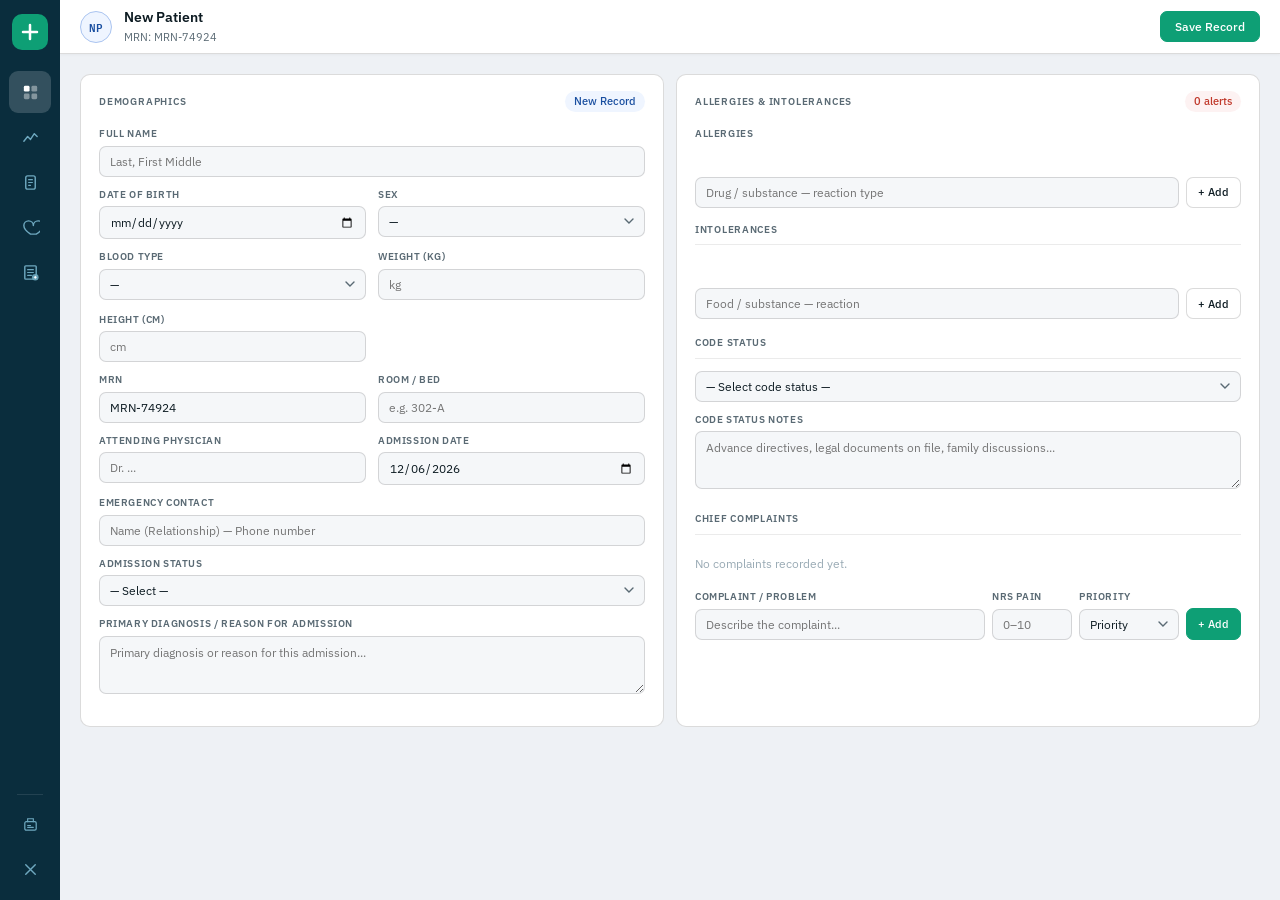
==== index.html @ 65078c1b "Add files via upload" ====
<!DOCTYPE html>
<html lang="en">
<head>
  <meta charset="UTF-8">
  <meta name="viewport" content="width=device-width, initial-scale=1.0, viewport-fit=cover">
  <title>NurseChart EMR</title>

  <!-- ══ PWA: Web App Manifest ══ -->
  <link rel="manifest" href="manifest.json">

  <!-- ══ PWA: iOS / Safari meta tags ══ -->
  <meta name="apple-mobile-web-app-capable" content="yes">
  <meta name="apple-mobile-web-app-status-bar-style" content="black-translucent">
  <meta name="apple-mobile-web-app-title" content="NurseChart">
  <link rel="apple-touch-icon" href="icon-192.png">

  <!-- ══ PWA: Android / Chrome meta tags ══ -->
  <meta name="mobile-web-app-capable" content="yes">
  <meta name="theme-color" content="#0a2d3d">
  <meta name="application-name" content="NurseChart">

  <!-- ══ General SEO / sharing ══ -->
  <meta name="description" content="NurseChart — Electronic Medical Records for nursing professionals">
  <meta name="format-detection" content="telephone=no">

  <!-- ══ Fonts ══ -->
  <link rel="preconnect" href="https://fonts.googleapis.com">
  <link href="https://fonts.googleapis.com/css2?family=IBM+Plex+Sans:wght@300;400;500;600&family=IBM+Plex+Mono:wght@400;500&display=swap" rel="stylesheet">

  <!-- ══ Styles ══ -->
  <link rel="stylesheet" href="styles.css">
</head>
<body>
<div class="shell">

  <!-- ══════════════ SIDEBAR ══════════════ -->
  <div class="sidebar">

    <!-- Logo -->
    <div class="s-logo">
      <svg viewBox="0 0 20 20" fill="none">
        <path d="M10 3v14M3 10h14" stroke="#fff" stroke-width="2.5" stroke-linecap="round"/>
      </svg>
    </div>

    <!-- Patient Dashboard -->
    <button class="s-btn on" data-panel="dashboard" onclick="nav(this)">
      <svg viewBox="0 0 20 20" fill="none">
        <rect x="3"  y="3"  width="6" height="6" rx="1.5" fill="currentColor"/>
        <rect x="11" y="3"  width="6" height="6" rx="1.5" fill="currentColor" opacity=".4"/>
        <rect x="3"  y="11" width="6" height="6" rx="1.5" fill="currentColor" opacity=".4"/>
        <rect x="11" y="11" width="6" height="6" rx="1.5" fill="currentColor" opacity=".4"/>
      </svg>
      <span class="s-tip">Patient Dashboard</span>
    </button>

    <!-- Flowsheets -->
    <button class="s-btn" data-panel="flowsheets" onclick="nav(this)">
      <svg viewBox="0 0 20 20" fill="none">
        <path d="M3 14l4-5 3 3 4-6 3 3" stroke="currentColor" stroke-width="1.5"
              stroke-linecap="round" stroke-linejoin="round"/>
      </svg>
      <span class="s-tip">Flowsheets</span>
    </button>

    <!-- MAR -->
    <button class="s-btn" data-panel="mar" onclick="nav(this)">
      <svg viewBox="0 0 20 20" fill="none">
        <rect x="5" y="3" width="10" height="14" rx="2" stroke="currentColor" stroke-width="1.5"/>
        <path d="M8 7h4M8 10h4M8 13h2" stroke="currentColor" stroke-width="1.2" stroke-linecap="round"/>
      </svg>
      <span class="s-tip">MAR</span>
    </button>

    <!-- Nursing Care Plan -->
    <button class="s-btn" data-panel="careplan" onclick="nav(this)">
      <svg viewBox="0 0 20 20" fill="none">
        <path d="M10 17s-7-4.5-7-9a5 5 0 0110 0 5 5 0 0110 0c0 4.5-7 9-7 9z"
              stroke="currentColor" stroke-width="1.5" stroke-linejoin="round"/>
      </svg>
      <span class="s-tip">Nursing Care Plan</span>
    </button>

    <!-- Nurse's Notes -->
    <button class="s-btn" data-panel="nursenotes" onclick="nav(this)">
      <svg viewBox="0 0 20 20" fill="none">
        <path d="M5 3h10a1 1 0 011 1v12a1 1 0 01-1 1H5a1 1 0 01-1-1V4a1 1 0 011-1z"
              stroke="currentColor" stroke-width="1.5"/>
        <path d="M7 7h6M7 10h6M7 13h4"
              stroke="currentColor" stroke-width="1.3" stroke-linecap="round"/>
        <circle cx="15" cy="15" r="3.5" fill="currentColor" opacity=".9"/>
        <path d="M14 15h2M15 14v2" stroke="#fff" stroke-width="1.2" stroke-linecap="round"/>
      </svg>
      <span class="s-tip">Nurse's Notes</span>
    </button>

    <!-- Separator + utility buttons -->
    <div class="s-sep" style="margin-top:auto"></div>

    <button class="s-btn" onclick="window.print()">
      <svg viewBox="0 0 20 20" fill="none">
        <rect x="4" y="7" width="12" height="9" rx="1.5" stroke="currentColor" stroke-width="1.3"/>
        <path d="M7 7V4h6v3M7 13h6M7 11h3" stroke="currentColor" stroke-width="1.2" stroke-linecap="round"/>
      </svg>
      <span class="s-tip">Print Record</span>
    </button>

    <button class="s-btn" onclick="clearRecord()">
      <svg viewBox="0 0 20 20" fill="none">
        <path d="M5 5l10 10M15 5L5 15" stroke="currentColor" stroke-width="1.5" stroke-linecap="round"/>
      </svg>
      <span class="s-tip">Clear Record</span>
    </button>

  </div><!-- /sidebar -->

  <!-- ══════════════ MAIN ══════════════ -->
  <div class="main">

    <!-- Top bar -->
    <div class="topbar">
      <div class="pt-av" id="topAv">?</div>
      <div style="flex:1;min-width:0">
        <div class="pt-name" id="topName">New Patient</div>
        <div class="pt-meta" id="topMeta">Complete the Patient Dashboard to begin</div>
      </div>
      <div class="tb-right">
        <div class="saved" id="savedLbl">
          <div class="saved-dot"></div>Saved
        </div>
        <button class="btn btn-teal" onclick="saveAll()">Save Record</button>
      </div>
    </div>

    <!-- Scrollable content area — all panels live here -->
    <div class="content">

      <!-- ── Panel: Patient Dashboard ── -->
      <!-- (contents defined in panel-dashboard.html) -->
      <div class="panel on" id="panel-dashboard">
        <div class="g2">

          <div class="card">
            <div class="card-hd">
              <span class="card-title">Demographics</span>
              <span class="badge b-blu" id="statusBadge">New Record</span>
            </div>
            <div class="f"><label>Full Name</label><input type="text" id="d_name" placeholder="Last, First Middle" oninput="refreshTopbar()"></div>
            <div class="g2" style="margin-bottom:10px">
              <div class="f" style="margin:0"><label>Date of Birth</label><input type="date" id="d_dob" oninput="refreshTopbar()"></div>
              <div class="f" style="margin:0"><label>Sex</label><select id="d_sex"><option value="">—</option><option>Female</option><option>Male</option><option>Non-binary</option><option>Other</option></select></div>
            </div>
            <div class="g2" style="margin-bottom:10px">
              <div class="f" style="margin:0"><label>Blood Type</label><select id="d_blood"><option value="">—</option><option>A+</option><option>A−</option><option>B+</option><option>B−</option><option>O+</option><option>O−</option><option>AB+</option><option>AB−</option><option>Unknown</option></select></div>
              <div class="f" style="margin:0"><label>Weight (kg)</label><input type="number" id="d_weight" placeholder="kg" min="0" max="500"></div>
              <div class="f" style="margin:0"><label>Height (cm)</label><input type="number" id="d_height" placeholder="cm" min="0" max="500"></div>
            </div>
            <div class="g2" style="margin-bottom:10px">
              <div class="f" style="margin:0"><label>MRN</label><input type="text" id="d_mrn" placeholder="Auto-generated" oninput="refreshTopbar()"></div>
              <div class="f" style="margin:0"><label>Room / Bed</label><input type="text" id="d_room" placeholder="e.g. 302-A" oninput="refreshTopbar()"></div>
            </div>
            <div class="g2" style="margin-bottom:10px">
              <div class="f" style="margin:0"><label>Attending Physician</label><input type="text" id="d_doctor" placeholder="Dr. ..." oninput="refreshTopbar()"></div>
              <div class="f" style="margin:0"><label>Admission Date</label><input type="date" id="d_admit"></div>
            </div>
            <div class="f"><label>Emergency Contact</label><input type="text" id="d_contact" placeholder="Name (Relationship) — Phone number"></div>
            <div class="f"><label>Admission Status</label>
              <select id="d_status" onchange="refreshTopbar()"><option value="">— Select —</option><option>Admitted</option><option>Observation</option><option>Emergency</option><option>Outpatient</option><option>Discharged</option></select>
            </div>
            <div class="f"><label>Primary Diagnosis / Reason for Admission</label><textarea id="d_diag" placeholder="Primary diagnosis or reason for this admission..."></textarea></div>
          </div>

          <div class="card">
            <div class="card-hd"><span class="card-title">Allergies &amp; Intolerances</span><span class="badge b-red" id="allergyCount">0 alerts</span></div>
            <div class="fl">Allergies</div>
            <div class="tag-list" id="allergyList" style="margin-bottom:4px"></div>
            <div class="tag-row"><input type="text" id="allergyIn" placeholder="Drug / substance — reaction type" onkeydown="if(event.key==='Enter')addTag('a')"><button class="btn btn-sm" onclick="addTag('a')">+ Add</button></div>
            <div class="divider" style="margin-top:14px">Intolerances</div>
            <div class="tag-list" id="intoleranceList" style="margin-bottom:4px"></div>
            <div class="tag-row"><input type="text" id="intoleranceIn" placeholder="Food / substance — reaction" onkeydown="if(event.key==='Enter')addTag('i')"><button class="btn btn-sm" onclick="addTag('i')">+ Add</button></div>
            <div class="divider">Code Status</div>
            <div class="f"><select id="d_code"><option value="">— Select code status —</option><option>Full Code</option><option>DNR — Do Not Resuscitate</option><option>DNI — Do Not Intubate</option><option>DNR/DNI</option><option>Comfort Care Only</option></select></div>
            <div class="f"><label>Code Status Notes</label><textarea id="d_codeNotes" placeholder="Advance directives, legal documents on file, family discussions..."></textarea></div>
            <div class="divider">Chief Complaints</div>
            <div id="complaintList"></div>
            <div style="display:grid;grid-template-columns:1fr 80px 100px auto;gap:7px;align-items:end;margin-top:8px">
              <div class="f" style="margin:0"><label>Complaint / Problem</label><input type="text" id="cIn" placeholder="Describe the complaint..." onkeydown="if(event.key==='Enter')addComplaint()"></div>
              <div class="f" style="margin:0"><label>NRS Pain</label><input type="number" id="cPain" min="0" max="10" placeholder="0–10"></div>
              <div class="f" style="margin:0"><label>Priority</label><select id="cPri"><option value="priority">Priority</option><option value="monitor">Monitor</option><option value="chronic">Chronic</option><option value="resolved">Resolved</option></select></div>
              <button class="btn btn-sm btn-teal" onclick="addComplaint()" style="height:32px;align-self:end">+ Add</button>
            </div>
          </div>

        </div>
      </div>
      <!-- /panel-dashboard -->

      <!-- ── Panel: Flowsheets ── -->
      <!-- (contents defined in panel-flowsheets.html) -->
      <div class="panel" id="panel-flowsheets">
        <div class="card" style="margin-bottom:14px">
          <div class="card-hd">
            <span class="card-title">Vital Signs</span>
            <div style="display:flex;gap:8px;align-items:center">
              <input type="time" id="vTime" style="width:105px;font-size:11px;padding:5px 8px">
              <button class="btn btn-sm" onclick="logVitals()">Log Entry</button>
            </div>
          </div>
          <div class="g3" style="margin-bottom:12px">
            <div class="v-box"><div class="v-lbl">Heart Rate</div><input class="v-in" id="v_hr" type="number" placeholder="—" min="0" max="300" oninput="evalVitals()"><div class="v-unit">bpm</div><div class="v-st" id="vs_hr"></div></div>
            <div class="v-box"><div class="v-lbl">Blood Pressure</div><input class="v-in" id="v_bp" type="text" placeholder="—/—" style="font-size:19px" oninput="evalVitals()"><div class="v-unit">mmHg</div><div class="v-st" id="vs_bp"></div></div>
            <div class="v-box"><div class="v-lbl">SpO₂</div><input class="v-in" id="v_spo2" type="number" placeholder="—" min="0" max="100" oninput="evalVitals()"><div class="v-unit">%</div><div class="v-st" id="vs_spo2"></div></div>
            <div class="v-box"><div class="v-lbl">Temperature</div><input class="v-in" id="v_temp" type="number" placeholder="—" step="0.1" oninput="evalVitals()"><div class="v-unit">°C</div><div class="v-st" id="vs_temp"></div></div>
            <div class="v-box"><div class="v-lbl">Resp. Rate</div><input class="v-in" id="v_rr" type="number" placeholder="—" min="0" max="60" oninput="evalVitals()"><div class="v-unit">breaths/min</div><div class="v-st" id="vs_rr"></div></div>
            <div class="v-box"><div class="v-lbl">Pain Scale</div><input class="v-in" id="v_pain" type="number" placeholder="—" min="0" max="10" oninput="evalVitals()"><div class="v-unit">/ 10 NRS</div><div class="v-st" id="vs_pain"></div></div>
          </div>
          <div style="display:flex;gap:8px"><input type="text" id="vNote" placeholder="Optional note for this vital sign entry..." style="flex:1;font-size:12px"></div>
          <div id="vlogWrap" style="display:none">
            <div class="divider">Vital Sign Log</div>
            <table class="vlt"><thead><tr><th>Time</th><th>HR</th><th>BP</th><th>SpO₂</th><th>Temp</th><th>RR</th><th>Pain</th><th>Note</th><th></th></tr></thead><tbody id="vlogBody"></tbody></table>
          </div>
        </div>
        <div class="card">
          <div class="card-hd">
            <span class="card-title">Head-to-Toe Assessment</span>
            <div style="display:flex;gap:8px;align-items:center"><input type="time" id="assessTime" style="width:105px;font-size:11px;padding:5px 8px"><span style="font-size:11px;color:var(--muted)">Assessment time</span></div>
          </div>
          <div id="httRows"></div>
          <div class="f" style="margin-top:12px"><label>General Clinical Impression / Notes</label><textarea id="assessNotes" placeholder="Overall appearance, level of consciousness, behavior, cooperation, and general impression..."></textarea></div>
        </div>
      </div>
      <!-- /panel-flowsheets -->

      <!-- ── Panel: MAR ── -->
      <!-- (contents defined in panel-mar.html) -->
      <div class="panel" id="panel-mar">
        <div class="card">
          <div class="card-hd"><span class="card-title">Medication Administration Record</span><span class="badge b-blu" id="marDate"></span></div>
          <table class="mart" id="marTbl" style="display:none">
            <thead><tr><th>Medication</th><th>Dose / Route</th><th>Frequency</th><th>Admin. Times</th><th></th></tr></thead>
            <tbody id="marBody"></tbody>
          </table>
          <div id="marEmpty" class="empty" style="padding:28px">
            <svg viewBox="0 0 20 20" fill="none"><rect x="5" y="3" width="10" height="14" rx="2" stroke="currentColor" stroke-width="1.3"/><path d="M8 7h4M8 10h4M8 13h2" stroke="currentColor" stroke-width="1.2" stroke-linecap="round"/></svg>
            <p>No medication orders yet.<br>Use the form below to add an order.</p>
          </div>
          <div class="divider">Add Medication Order</div>
          <div class="g2" style="margin-bottom:10px">
            <div class="f" style="margin:0"><label>Drug Name</label><input type="text" id="m_name" placeholder="e.g. Metoprolol tartrate"></div>
            <div class="f" style="margin:0"><label>Category / Drug Class</label><input type="text" id="m_cat" placeholder="e.g. Beta-blocker"></div>
          </div>
          <div style="display:grid;grid-template-columns:1fr 1fr 1fr auto;gap:10px;align-items:end;margin-bottom:10px">
            <div class="f" style="margin:0"><label>Dose &amp; Route</label><input type="text" id="m_dose" placeholder="e.g. 25mg PO"></div>
            <div class="f" style="margin:0"><label>Frequency</label>
              <select id="m_freq" onchange="autoTimes()">
                <option value="OD">OD — Once daily</option><option value="BID">BID — Twice daily</option><option value="TID">TID — Three times</option>
                <option value="QID">QID — Four times</option><option value="q4h">q4h (6×/day)</option><option value="q6h">q6h (4×/day)</option>
                <option value="q8h">q8h (3×/day)</option><option value="STAT">STAT — Immediately</option>
                <option value="HS">HS — Bedtime</option><option value="PRN">PRN — As needed</option><option value="Custom">Custom</option>
              </select>
            </div>
            <div class="f" style="margin:0"><label>Scheduled Times</label><input type="text" id="m_times" placeholder="e.g. 06:00, 18:00"></div>
            <button class="btn btn-teal btn-sm" onclick="addMed()" style="height:32px;align-self:end">+ Order</button>
          </div>
          <div class="f"><label>Special Instructions</label><input type="text" id="m_notes" placeholder="e.g. Give with food; hold if HR &lt; 60; monitor renal function..."></div>
        </div>
      </div>
      <!-- /panel-mar -->

      <!-- ── Panel: Nursing Care Plan ── -->
      <!-- (contents defined in panel-careplan.html) -->
      <div class="panel" id="panel-careplan">
        <div class="card">
          <div class="card-hd">
            <span class="card-title">Nursing Care Plan</span>
            <div style="display:flex;gap:8px">
              <button class="btn btn-sm" onclick="openTplModal()">+ From Template</button>
              <button class="btn btn-sm btn-teal" onclick="addNcpBlank()">+ Custom Diagnosis</button>
            </div>
          </div>
          <div id="ncpList"></div>
          <div id="ncpEmpty" class="empty">
            <svg viewBox="0 0 20 20" fill="none"><path d="M10 17s-7-4.5-7-9a5 5 0 0110 0 5 5 0 0110 0c0 4.5-7 9-7 9z" stroke="currentColor" stroke-width="1.3" stroke-linejoin="round"/></svg>
            <p>No nursing diagnoses yet.<br>Add a template or create a custom diagnosis above.</p>
          </div>
        </div>
      </div>
      <!-- /panel-careplan -->

      <!-- ── Panel: Nurse's Notes ── -->
      <!-- (contents defined in panel-nursenotes.html) -->
      <div class="panel" id="panel-nursenotes">
        <div class="card">

          <div class="card-hd">
            <span class="card-title">Nurse's Notes</span>
            <div style="display:flex;gap:8px;align-items:center">
              <span class="badge b-pur" style="font-size:10px">FDAR Format</span>
              <button class="btn btn-sm btn-teal" onclick="addNurseNote()">+ New Note</button>
            </div>
          </div>

          <!-- FDAR legend -->
          <div style="display:flex;gap:10px;flex-wrap:wrap;margin-bottom:14px;padding:10px 12px;background:var(--inp);border-radius:8px;border:.5px solid var(--border)">
            <span style="font-size:11px;color:var(--muted);font-weight:600;align-self:center">FDAR:&nbsp;</span>
            <span style="font-size:11px;display:flex;align-items:center;gap:5px">
              <span style="width:18px;height:18px;border-radius:5px;display:inline-flex;align-items:center;justify-content:center;font-size:10px;font-weight:700;font-family:'IBM Plex Mono',monospace;background:var(--blu-bg);color:var(--blu)">F</span>
              <strong>Focus</strong> — the nursing concern or problem
            </span>
            <span style="font-size:11px;display:flex;align-items:center;gap:5px">
              <span style="width:18px;height:18px;border-radius:5px;display:inline-flex;align-items:center;justify-content:center;font-size:10px;font-weight:700;font-family:'IBM Plex Mono',monospace;background:var(--grn-bg);color:var(--grn)">D</span>
              <strong>Data</strong> — objective &amp; subjective findings
            </span>
            <span style="font-size:11px;display:flex;align-items:center;gap:5px">
              <span style="width:18px;height:18px;border-radius:5px;display:inline-flex;align-items:center;justify-content:center;font-size:10px;font-weight:700;font-family:'IBM Plex Mono',monospace;background:var(--ora-bg);color:var(--ora)">A</span>
              <strong>Action</strong> — interventions performed
            </span>
            <span style="font-size:11px;display:flex;align-items:center;gap:5px">
              <span style="width:18px;height:18px;border-radius:5px;display:inline-flex;align-items:center;justify-content:center;font-size:10px;font-weight:700;font-family:'IBM Plex Mono',monospace;background:var(--pur-bg);color:var(--pur)">R</span>
              <strong>Response</strong> — patient's outcome
            </span>
          </div>

          <div id="nnList"></div>

          <div id="nnEmpty" class="empty">
            <svg viewBox="0 0 20 20" fill="none">
              <path d="M5 3h10a1 1 0 011 1v12a1 1 0 01-1 1H5a1 1 0 01-1-1V4a1 1 0 011-1z" stroke="currentColor" stroke-width="1.3"/>
              <path d="M7 7h6M7 10h6M7 13h4" stroke="currentColor" stroke-width="1.2" stroke-linecap="round"/>
            </svg>
            <p>No nurse's notes yet.<br>Click <strong>+ New Note</strong> to add a FDAR entry.</p>
          </div>

        </div>
      </div>
      <!-- /panel-nursenotes -->

    </div><!-- /content -->
  </div><!-- /main -->
</div><!-- /shell -->

<!-- ══════════════ MOBILE BOTTOM NAV ══════════════ -->
<nav class="mobile-nav" aria-label="Main navigation">
  <div class="mobile-nav-inner">

    <button class="mob-btn on" data-panel="dashboard" onclick="navMob(this)" aria-label="Patient Dashboard">
      <svg viewBox="0 0 20 20" fill="none">
        <rect x="3"  y="3"  width="6" height="6" rx="1.5" fill="currentColor"/>
        <rect x="11" y="3"  width="6" height="6" rx="1.5" fill="currentColor" opacity=".4"/>
        <rect x="3"  y="11" width="6" height="6" rx="1.5" fill="currentColor" opacity=".4"/>
        <rect x="11" y="11" width="6" height="6" rx="1.5" fill="currentColor" opacity=".4"/>
      </svg>
      <span>Dashboard</span>
    </button>

    <button class="mob-btn" data-panel="flowsheets" onclick="navMob(this)" aria-label="Flowsheets">
      <svg viewBox="0 0 20 20" fill="none">
        <path d="M3 14l4-5 3 3 4-6 3 3" stroke="currentColor" stroke-width="1.6"
              stroke-linecap="round" stroke-linejoin="round"/>
      </svg>
      <span>Vitals</span>
    </button>

    <button class="mob-btn" data-panel="mar" onclick="navMob(this)" aria-label="MAR">
      <svg viewBox="0 0 20 20" fill="none">
        <rect x="5" y="3" width="10" height="14" rx="2" stroke="currentColor" stroke-width="1.5"/>
        <path d="M8 7h4M8 10h4M8 13h2" stroke="currentColor" stroke-width="1.3" stroke-linecap="round"/>
      </svg>
      <span>MAR</span>
    </button>

    <button class="mob-btn" data-panel="careplan" onclick="navMob(this)" aria-label="Nursing Care Plan">
      <svg viewBox="0 0 20 20" fill="none">
        <path d="M10 17s-7-4.5-7-9a5 5 0 0110 0 5 5 0 0110 0c0 4.5-7 9-7 9z"
              stroke="currentColor" stroke-width="1.5" stroke-linejoin="round"/>
      </svg>
      <span>Care Plan</span>
    </button>

    <button class="mob-btn" data-panel="nursenotes" onclick="navMob(this)" aria-label="Nurse's Notes">
      <svg viewBox="0 0 20 20" fill="none">
        <path d="M5 3h10a1 1 0 011 1v12a1 1 0 01-1 1H5a1 1 0 01-1-1V4a1 1 0 011-1z"
              stroke="currentColor" stroke-width="1.5"/>
        <path d="M7 7h6M7 10h6M7 13h4"
              stroke="currentColor" stroke-width="1.3" stroke-linecap="round"/>
        <circle cx="15" cy="15" r="3.5" fill="currentColor" opacity=".9"/>
        <path d="M14 15h2M15 14v2" stroke="#fff" stroke-width="1.2" stroke-linecap="round"/>
      </svg>
      <span>Notes</span>
    </button>

  </div>
</nav>

<!-- ══ MAR MODAL ══ -->
<div class="modal-bg" id="marModal">
  <div class="modal">
    <div class="modal-title">Confirm Administration</div>
    <div class="modal-sub" id="marModalDrug">—</div>
    <div class="f"><label>Administered By (RN)</label><input type="text" id="mr_nurse" placeholder="Full name and credentials"></div>
    <div class="g2">
      <div class="f"><label>Time Given</label><input type="time" id="mr_time"></div>
      <div class="f"><label>Route</label><input type="text" id="mr_route" placeholder="e.g. PO, IV, SC"></div>
    </div>
    <div class="f"><label>Notes / Reason if Held</label><textarea id="mr_notes" placeholder="Patient response, injection site, reason for hold or refusal..."></textarea></div>
    <div class="modal-foot">
      <button class="btn btn-danger" onclick="marAction('held')">⊘ Hold / Refuse</button>
      <button class="btn btn-teal"   onclick="marAction('given')">✓ Confirm Given</button>
    </div>
    <button class="btn btn-ghost" onclick="closeMar()" style="width:100%;margin-top:8px;text-align:center">Cancel</button>
  </div>
</div>

<!-- ══ NCP TEMPLATE MODAL ══ -->
<div class="modal-bg" id="ncpModal">
  <div class="modal" style="width:460px;max-height:85vh">
    <div class="modal-title">Select Nursing Diagnosis Template</div>
    <div class="modal-sub">NANDA-based — all fields are editable after adding</div>
    <div id="tplList" style="overflow-y:auto;max-height:500px;padding-right:4px"></div>
    <button class="btn btn-ghost" onclick="closeNcpModal()" style="width:100%;margin-top:10px;text-align:center">Cancel</button>
  </div>
</div>

<!-- ══ PWA INSTALL BANNER ══ -->
<!-- Shown on Android/Chrome when the app is installable -->
<div id="installBanner" style="
  display:none; position:fixed; bottom:calc(70px + env(safe-area-inset-bottom));
  left:12px; right:12px; z-index:10000;
  background:var(--navy); color:#fff;
  border-radius:13px; padding:14px 16px;
  align-items:center; gap:12px;
  box-shadow:0 8px 28px rgba(0,0,0,.35);
  border:.5px solid rgba(255,255,255,.12);
">
  <div style="width:38px;height:38px;background:var(--teal);border-radius:10px;display:flex;align-items:center;justify-content:center;flex-shrink:0">
    <svg width="20" height="20" viewBox="0 0 20 20" fill="none"><path d="M10 3v14M3 10h14" stroke="#fff" stroke-width="2.5" stroke-linecap="round"/></svg>
  </div>
  <div style="flex:1;min-width:0">
    <div style="font-size:13px;font-weight:600;margin-bottom:2px">Install NurseChart</div>
    <div style="font-size:11px;color:rgba(255,255,255,.65)">Add to Home Screen for offline access</div>
  </div>
  <button onclick="installApp()" style="background:var(--teal);color:#fff;border:none;border-radius:7px;padding:7px 13px;font-size:12px;font-weight:600;cursor:pointer;white-space:nowrap;font-family:'IBM Plex Sans',sans-serif">Install</button>
  <button onclick="dismissInstall()" style="background:transparent;border:none;color:rgba(255,255,255,.5);font-size:20px;cursor:pointer;padding:0 2px;line-height:1">×</button>
</div>

<!-- Toast notification -->
<div class="toast" id="toast"></div>

<script src="app.js"></script>

<script>
/* ══ Service Worker Registration ══ */
if ('serviceWorker' in navigator) {
  window.addEventListener('load', function() {
    navigator.serviceWorker.register('./sw.js').then(function(reg) {
      console.log('NurseChart SW registered:', reg.scope);
    }).catch(function(err) {
      console.warn('SW registration failed:', err);
    });
  });
}

/* ══ Deep-link via ?panel=xxx query param (used by PWA shortcuts) ══ */
(function() {
  var params = new URLSearchParams(window.location.search);
  var p = params.get('panel');
  if (p) {
    var btn = document.querySelector('.s-btn[data-panel="' + p + '"]');
    var mobBtn = document.querySelector('.mob-btn[data-panel="' + p + '"]');
    if (btn) nav(btn);
    else if (mobBtn) navMob(mobBtn);
  }
})();

/* ══ PWA Install prompt ══ */
var deferredPrompt = null;
window.addEventListener('beforeinstallprompt', function(e) {
  e.preventDefault();
  deferredPrompt = e;
  // Show a subtle install banner after 3 seconds if not already installed
  setTimeout(showInstallBanner, 3000);
});

function showInstallBanner() {
  if (!deferredPrompt) return;
  // Don't show if already running as standalone (installed)
  if (window.matchMedia('(display-mode: standalone)').matches) return;
  var banner = document.getElementById('installBanner');
  if (banner) banner.style.display = 'flex';
}

function installApp() {
  var banner = document.getElementById('installBanner');
  if (banner) banner.style.display = 'none';
  if (!deferredPrompt) return;
  deferredPrompt.prompt();
  deferredPrompt.userChoice.then(function(choice) {
    if (choice.outcome === 'accepted') toast('NurseChart installed ✓');
    deferredPrompt = null;
  });
}

function dismissInstall() {
  var banner = document.getElementById('installBanner');
  if (banner) banner.style.display = 'none';
  deferredPrompt = null;
}
</script>
</body>
</html>
---- styles.css ----
/* ═══════════════════════════════════════════════
   NurseChart EMR — Shared Stylesheet
   ═══════════════════════════════════════════════ */

* { box-sizing: border-box; margin: 0; padding: 0; }

:root {
  --navy:    #0a2d3d;
  --navy2:   #103d52;
  --teal:    #0e9f75;
  --teal-d:  #0b7d5c;
  --bg:      #eef1f5;
  --surface: #fff;
  --border:  rgba(0,0,0,0.08);
  --border-m:rgba(0,0,0,0.14);
  --text:    #0d1b22;
  --muted:   #5a6a74;
  --muted2:  #9aabb5;
  --inp:     #f5f7f9;
  --red:     #c0392b;  --red-bg:  #fdf2f2;  --red-b:  #f5c0bb;
  --ora:     #b35900;  --ora-bg:  #fff7ed;  --ora-b:  #fcd090;
  --grn:     #1a7a40;  --grn-bg:  #f0faf4;  --grn-b:  #a3d9b8;
  --blu:     #1a4fa0;  --blu-bg:  #eff5ff;  --blu-b:  #aac4f0;
  --gry:     #4a5568;  --gry-bg:  #f7f8fa;  --gry-b:  #d0d5dd;
  --pur:     #6d28d9;  --pur-bg:  #f5f3ff;  --pur-b:  #c4b5fd;
}

/* ── BODY & LAYOUT ── */
body {
  font-family: 'IBM Plex Sans', sans-serif;
  background: var(--bg);
  color: var(--text);
  font-size: 13px;
  line-height: 1.55;
  height: 100vh;
  overflow: hidden;
}
.shell   { display: flex; height: 100vh; }
.main    { flex: 1; display: flex; flex-direction: column; overflow: hidden; min-width: 0; }
.content { flex: 1; overflow-y: auto; padding: 20px; }

/* ── SIDEBAR ── */
.sidebar {
  width: 60px;
  background: var(--navy);
  display: flex;
  flex-direction: column;
  align-items: center;
  padding: 14px 0 10px;
  gap: 3px;
  flex-shrink: 0;
  z-index: 30;
}
.s-logo {
  width: 36px; height: 36px;
  background: var(--teal);
  border-radius: 10px;
  display: flex; align-items: center; justify-content: center;
  margin-bottom: 18px;
}
.s-logo svg { width: 20px; height: 20px; }
.s-btn {
  width: 42px; height: 42px;
  border: none; background: transparent;
  border-radius: 9px;
  display: flex; align-items: center; justify-content: center;
  cursor: pointer;
  color: #6ea8bf;
  transition: all .15s;
  position: relative;
}
.s-btn:hover  { background: rgba(255,255,255,.09); color: #fff; }
.s-btn.on     { background: rgba(255,255,255,.17); color: #fff; }
.s-btn svg    { width: 19px; height: 19px; }
.s-tip {
  display: none;
  position: absolute; left: 56px;
  background: #0d1b22; color: #fff;
  font-size: 11px; padding: 5px 10px;
  border-radius: 6px; white-space: nowrap;
  z-index: 999; pointer-events: none;
  box-shadow: 0 4px 12px rgba(0,0,0,.3);
}
.s-btn:hover .s-tip { display: block; }
.s-sep { width: 26px; height: 1px; background: rgba(255,255,255,.1); margin: 5px 0; }

/* ── TOPBAR ── */
.topbar {
  height: 54px;
  background: #fff;
  border-bottom: .5px solid var(--border-m);
  display: flex; align-items: center;
  padding: 0 20px; gap: 12px;
  flex-shrink: 0;
  box-shadow: 0 1px 3px rgba(0,0,0,.04);
}
.pt-av {
  width: 32px; height: 32px;
  border-radius: 50%;
  background: var(--blu-bg);
  display: flex; align-items: center; justify-content: center;
  font-size: 11px; font-weight: 600; color: var(--blu);
  flex-shrink: 0;
  font-family: 'IBM Plex Mono', monospace;
  border: .5px solid var(--blu-b);
}
.pt-name { font-size: 14px; font-weight: 600; }
.pt-meta { font-size: 11px; color: var(--muted); }
.tb-right { display: flex; align-items: center; gap: 10px; margin-left: auto; }
.saved {
  font-size: 11px; color: var(--muted2);
  opacity: 0; transition: opacity .4s;
  display: flex; align-items: center; gap: 5px;
}
.saved.show { opacity: 1; }
.saved-dot { width: 6px; height: 6px; border-radius: 50%; background: var(--teal); }

/* ── PANELS ── */
.panel      { display: none; }
.panel.on   { display: block; }

/* ── CARDS ── */
.card {
  background: var(--surface);
  border: .5px solid var(--border-m);
  border-radius: 10px;
  padding: 16px 18px;
  margin-bottom: 14px;
}
.card-hd {
  display: flex; align-items: center; justify-content: space-between;
  margin-bottom: 14px;
}
.card-title {
  font-size: 10px; font-weight: 600; color: var(--muted);
  text-transform: uppercase; letter-spacing: .08em;
}
.g2 { display: grid; grid-template-columns: 1fr 1fr; gap: 12px; }
.g3 { display: grid; grid-template-columns: 1fr 1fr 1fr; gap: 10px; }

/* ── BADGES ── */
.badge {
  display: inline-flex; align-items: center;
  padding: 2px 9px; border-radius: 99px;
  font-size: 11px; font-weight: 500;
}
.b-red { background: var(--red-bg); color: var(--red); }
.b-ora { background: var(--ora-bg); color: var(--ora); }
.b-grn { background: var(--grn-bg); color: var(--grn); }
.b-blu { background: var(--blu-bg); color: var(--blu); }
.b-gry { background: var(--gry-bg); color: var(--gry); }
.b-pur { background: var(--pur-bg); color: var(--pur); }

/* ── FORMS ── */
.f { margin-bottom: 10px; }
.f label, .fl {
  display: block;
  font-size: 10px; font-weight: 600; color: var(--muted);
  text-transform: uppercase; letter-spacing: .06em;
  margin-bottom: 4px;
}
input[type=text], input[type=date], input[type=number],
input[type=time], select, textarea {
  width: 100%;
  background: var(--inp);
  border: .5px solid var(--border-m);
  border-radius: 7px;
  padding: 7px 10px;
  font-size: 12px;
  color: var(--text);
  font-family: 'IBM Plex Sans', sans-serif;
  transition: border-color .15s, background .15s;
  outline: none;
  appearance: none;
}
input:focus, select:focus, textarea:focus {
  border-color: var(--teal);
  background: #fff;
  box-shadow: 0 0 0 3px rgba(14,159,117,.08);
}
textarea { resize: vertical; min-height: 58px; line-height: 1.5; }
select {
  background-image: url("data:image/svg+xml,%3Csvg xmlns='http://www.w3.org/2000/svg' width='10' height='7' viewBox='0 0 10 7'%3E%3Cpath d='M1 1l4 4 4-4' stroke='%235a6a74' stroke-width='1.4' fill='none' stroke-linecap='round'/%3E%3C/svg%3E");
  background-repeat: no-repeat;
  background-position: right 10px center;
  padding-right: 28px;
  cursor: pointer;
}

/* ── BUTTONS ── */
.btn {
  padding: 7px 14px; border-radius: 7px;
  font-size: 12px; font-weight: 500;
  cursor: pointer; font-family: 'IBM Plex Sans', sans-serif;
  transition: all .15s;
  border: .5px solid var(--border-m);
  background: #fff; color: var(--text);
  white-space: nowrap;
}
.btn:hover          { background: var(--bg); }
.btn-teal           { background: var(--teal);    color: #fff; border-color: var(--teal); }
.btn-teal:hover     { background: var(--teal-d);  border-color: var(--teal-d); }
.btn-sm             { padding: 5px 11px; font-size: 11px; }
.btn-ghost          { background: transparent; border-color: transparent; color: var(--muted); }
.btn-ghost:hover    { background: var(--bg); color: var(--text); }
.btn-danger         { background: var(--red-bg); color: var(--red); border-color: var(--red-b); }

/* ── TAGS ── */
.tag-list { display: flex; flex-wrap: wrap; gap: 5px; min-height: 24px; }
.atag, .itag {
  display: inline-flex; align-items: center; gap: 6px;
  border-radius: 6px; padding: 3px 9px;
  font-size: 11px; font-weight: 500;
}
.atag { background: var(--red-bg); color: var(--red); border: .5px solid var(--red-b); }
.itag { background: var(--ora-bg); color: var(--ora); border: .5px solid var(--ora-b); }
.tag-rm {
  background: none; border: none; cursor: pointer;
  color: inherit; opacity: .5; font-size: 14px; line-height: 1; padding: 0 1px;
}
.tag-rm:hover { opacity: 1; }
.tag-row { display: flex; gap: 7px; margin-top: 7px; }
.tag-row input { flex: 1; }

/* ── COMPLAINTS ── */
.c-item {
  display: flex; align-items: flex-start; gap: 10px;
  padding: 9px 0; border-bottom: .5px solid var(--border);
}
.c-item:last-child { border-bottom: none; }
.c-dot { width: 8px; height: 8px; border-radius: 50%; margin-top: 5px; flex-shrink: 0; }
.c-text { font-weight: 500; font-size: 13px; }
.c-sub  { font-size: 11px; color: var(--muted); margin-top: 2px; }
.rx {
  background: none; border: none; cursor: pointer;
  color: var(--muted2); font-size: 17px; line-height: 1;
  padding: 0 4px; flex-shrink: 0; transition: color .15s;
}
.rx:hover { color: var(--red); }

/* ── VITALS ── */
.v-box {
  background: var(--inp); border-radius: 10px;
  padding: 13px 10px; text-align: center;
  border: .5px solid var(--border);
}
.v-lbl {
  font-size: 10px; font-weight: 600; color: var(--muted);
  text-transform: uppercase; letter-spacing: .06em; margin-bottom: 5px;
}
.v-in {
  width: 100%; background: transparent; border: none;
  text-align: center; font-size: 24px; font-weight: 500;
  font-family: 'IBM Plex Mono', monospace; color: var(--text);
  padding: 2px 0; outline: none;
}
.v-in::placeholder { color: var(--muted2); font-size: 16px; }
.v-in:focus { background: rgba(14,159,117,.06); border-radius: 6px; }
.v-unit { font-size: 10px; color: var(--muted); margin-top: 3px; }
.v-st   { margin-top: 5px; min-height: 20px; }

/* ── HEAD-TO-TOE ── */
.htt-row {
  display: grid; grid-template-columns: 130px 1fr 115px;
  align-items: start; gap: 12px;
  padding: 10px 0; border-bottom: .5px solid var(--border);
}
.htt-row:last-child { border-bottom: none; }
.htt-sys { font-size: 12px; font-weight: 600; padding-top: 6px; }
.htt-sel { font-size: 11px; padding: 5px 24px 5px 8px; width: 115px; }

/* ── VITAL LOG TABLE ── */
.vlt { width: 100%; border-collapse: collapse; font-size: 12px; }
.vlt th {
  font-size: 10px; font-weight: 600; color: var(--muted);
  text-align: left; padding: 6px 8px;
  border-bottom: .5px solid var(--border);
  text-transform: uppercase; letter-spacing: .05em;
  background: var(--inp);
}
.vlt td { padding: 8px 8px; border-bottom: .5px solid var(--border); vertical-align: middle; }
.vlt tr:last-child td { border-bottom: none; }
.mono { font-family: 'IBM Plex Mono', monospace; }

/* ── MAR TABLE ── */
.mart { width: 100%; border-collapse: collapse; font-size: 12px; }
.mart th {
  font-size: 10px; font-weight: 600; color: var(--muted);
  text-align: left; padding: 7px 10px;
  border-bottom: .5px solid var(--border);
  text-transform: uppercase; letter-spacing: .05em;
  background: var(--inp); white-space: nowrap;
}
.mart td { padding: 10px 10px; border-bottom: .5px solid var(--border); vertical-align: middle; }
.mart tr:last-child td { border-bottom: none; }
.dn  { font-weight: 600; }
.dc  { font-size: 10px; color: var(--muted); margin-top: 2px; }
.dose-chip {
  font-family: 'IBM Plex Mono', monospace; font-size: 11px;
  background: var(--inp); padding: 2px 8px;
  border-radius: 5px; border: .5px solid var(--border-m);
  display: inline-block;
}
.tw   { display: flex; flex-wrap: wrap; gap: 4px; }
.tb   {
  padding: 3px 9px; border: .5px solid var(--border-m);
  border-radius: 6px; background: #fff;
  font-size: 10px; cursor: pointer;
  font-family: 'IBM Plex Sans', sans-serif;
  transition: all .15s; color: var(--text);
}
.tb:hover               { background: var(--bg); }
.tb.given               { background: var(--grn-bg) !important; color: var(--grn) !important; border-color: var(--grn-b) !important; cursor: default !important; }
.tb.held                { background: var(--ora-bg) !important; color: var(--ora) !important; border-color: var(--ora-b) !important; cursor: default !important; }

/* ── NCP ── */
.ncp-card  { border: .5px solid var(--border-m); border-radius: 10px; margin-bottom: 10px; overflow: hidden; }
.ncp-hd    { display: flex; align-items: center; gap: 10px; padding: 11px 15px; background: var(--inp); cursor: pointer; user-select: none; }
.ncp-hd:hover { background: #edf0f3; }
.ncp-name  { font-weight: 600; flex: 1; font-size: 13px; }
.chevron   { font-size: 15px; color: var(--muted); transition: transform .2s; }
.chevron.open { transform: rotate(180deg); }
.ncp-body  { display: none; padding: 16px; }
.ncp-body.open { display: grid; grid-template-columns: 1fr 1fr; gap: 16px; }
.ncp-stitle { font-size: 10px; font-weight: 600; color: var(--muted); text-transform: uppercase; letter-spacing: .07em; margin-bottom: 8px; }
.iv-row    { display: flex; gap: 7px; margin-bottom: 7px; align-items: start; }
.iv-row textarea { flex: 1; min-height: 34px; font-size: 12px; }

/* ── NURSE'S NOTES (FDAR) ── */
.nn-entry {
  border: .5px solid var(--border-m);
  border-radius: 10px;
  margin-bottom: 12px;
  overflow: hidden;
}
.nn-entry-hd {
  display: flex; align-items: center; gap: 10px;
  padding: 11px 15px;
  background: var(--inp);
  cursor: pointer;
  user-select: none;
}
.nn-entry-hd:hover { background: #edf0f3; }
.nn-entry-title { font-weight: 600; flex: 1; font-size: 13px; }
.nn-entry-body  { display: none; padding: 16px; }
.nn-entry-body.open { display: block; }
.nn-fdar-grid {
  display: grid;
  grid-template-columns: 1fr 1fr;
  gap: 14px;
}
.nn-fdar-box {}
.nn-fdar-label {
  font-size: 10px; font-weight: 700;
  color: var(--muted);
  text-transform: uppercase; letter-spacing: .09em;
  margin-bottom: 5px;
  display: flex; align-items: center; gap: 6px;
}
.nn-fdar-label .fdar-pill {
  display: inline-flex; align-items: center; justify-content: center;
  width: 20px; height: 20px;
  border-radius: 6px;
  font-size: 11px; font-weight: 700;
  font-family: 'IBM Plex Mono', monospace;
}
.pill-f { background: var(--blu-bg);  color: var(--blu); }
.pill-d { background: var(--grn-bg);  color: var(--grn); }
.pill-a { background: var(--ora-bg);  color: var(--ora); }
.pill-r { background: var(--pur-bg);  color: var(--pur); }
.nn-fdar-box textarea {
  min-height: 80px;
  font-size: 12px;
  resize: vertical;
}
.nn-meta {
  display: flex; align-items: center; gap: 8px; flex-wrap: wrap;
  margin-bottom: 14px; padding-bottom: 12px;
  border-bottom: .5px solid var(--border);
}
.nn-meta input[type=text],
.nn-meta input[type=date],
.nn-meta input[type=time] {
  width: auto;
  font-size: 11px;
  padding: 5px 9px;
}

/* ── DIVIDERS ── */
.divider {
  font-size: 10px; font-weight: 600; color: var(--muted);
  text-transform: uppercase; letter-spacing: .07em;
  padding-bottom: 7px;
  border-bottom: .5px solid var(--border);
  margin: 16px 0 12px;
}

/* ── ADD BUTTON ── */
.add-btn {
  display: flex; align-items: center; justify-content: center; gap: 7px;
  padding: 9px;
  border: .5px dashed var(--border-m);
  border-radius: 10px;
  background: transparent;
  font-size: 12px; color: var(--muted);
  cursor: pointer; width: 100%; margin-top: 10px;
  transition: all .15s;
  font-family: 'IBM Plex Sans', sans-serif;
}
.add-btn:hover { background: var(--bg); color: var(--text); border-color: var(--muted2); }

/* ── EMPTY STATE ── */
.empty { text-align: center; padding: 36px 20px; color: var(--muted2); }
.empty svg { width: 38px; height: 38px; margin: 0 auto 12px; display: block; opacity: .35; }
.empty p   { font-size: 12px; }

/* ── MODALS ── */
.modal-bg {
  display: none; position: fixed; inset: 0;
  background: rgba(10,20,30,.45); z-index: 999;
  align-items: center; justify-content: center;
  backdrop-filter: blur(2px);
}
.modal-bg.open { display: flex; }
.modal {
  background: #fff; border-radius: 14px;
  border: .5px solid var(--border-m);
  padding: 24px; width: 380px;
  box-shadow: 0 20px 60px rgba(0,0,0,.18);
  max-height: 90vh; overflow-y: auto;
}
.modal-title { font-size: 15px; font-weight: 600; margin-bottom: 4px; }
.modal-sub   { font-size: 12px; color: var(--muted); margin-bottom: 18px; }
.modal-foot  { display: flex; gap: 8px; margin-top: 18px; }
.modal-foot .btn { flex: 1; text-align: center; }
.tpl-btn {
  width: 100%; text-align: left;
  padding: 11px 14px;
  border: .5px solid var(--border);
  border-radius: 8px; background: #fff;
  cursor: pointer; font-family: 'IBM Plex Sans', sans-serif;
  transition: all .15s; margin-bottom: 6px; display: block;
}
.tpl-btn:hover  { background: var(--blu-bg); border-color: var(--blu-b); }
.tpl-btn strong { display: block; font-size: 12px; color: var(--text); margin-bottom: 2px; }
.tpl-btn span   { font-size: 11px; color: var(--muted); }

/* ── SCROLLBAR ── */
::-webkit-scrollbar       { width: 4px; height: 4px; }
::-webkit-scrollbar-track { background: transparent; }
::-webkit-scrollbar-thumb { background: rgba(0,0,0,.13); border-radius: 10px; }

/* ── TOAST ── */
.toast {
  position: fixed; bottom: 20px; right: 20px;
  background: var(--navy); color: #fff;
  padding: 10px 18px; border-radius: 9px;
  font-size: 12px; font-weight: 500; z-index: 9999;
  transform: translateY(60px); opacity: 0;
  transition: all .3s; pointer-events: none;
}
.toast.show { transform: translateY(0); opacity: 1; }

/* ── PRINT ── */
@media print {
  .sidebar, .mobile-nav, .tb-right, .add-btn, .btn, .rx, .tag-rm { display: none !important; }
  .shell  { display: block; }
  .main   { overflow: visible; }
  .content{ overflow: visible; padding: 10px; }
}

/* ════════════════════════════════════════════
   PWA / STANDALONE MODE
   Extra padding for notch & status bar on iOS
   ════════════════════════════════════════════ */
@media (display-mode: standalone) {
  .topbar {
    padding-top: calc(10px + env(safe-area-inset-top));
    height: auto;
  }
  /* Sidebar top padding when installed on desktop */
  .sidebar {
    padding-top: calc(14px + env(safe-area-inset-top));
  }
}

/* iOS standalone — status bar pushes content down */
@supports (-webkit-touch-callout: none) {
  @media (display-mode: standalone) {
    .topbar { padding-top: calc(env(safe-area-inset-top) + 12px); }
  }
}

/* ════════════════════════════════════════════
   MOBILE BOTTOM NAVIGATION BAR
   Visible only on screens ≤ 768px
   ════════════════════════════════════════════ */
.mobile-nav {
  display: none; /* hidden by default on desktop */
  position: fixed;
  bottom: 0; left: 0; right: 0;
  height: 62px;
  background: var(--navy);
  border-top: .5px solid rgba(255,255,255,.08);
  z-index: 200;
  /* safe area for phones with home indicator */
  padding-bottom: env(safe-area-inset-bottom);
}
.mobile-nav-inner {
  display: flex;
  align-items: stretch;
  height: 100%;
}
.mob-btn {
  flex: 1;
  display: flex;
  flex-direction: column;
  align-items: center;
  justify-content: center;
  gap: 3px;
  border: none;
  background: transparent;
  color: #6ea8bf;
  cursor: pointer;
  transition: all .15s;
  padding: 6px 2px 4px;
  -webkit-tap-highlight-color: transparent;
}
.mob-btn:active { background: rgba(255,255,255,.07); }
.mob-btn.on     { color: #fff; }
.mob-btn svg    { width: 20px; height: 20px; flex-shrink: 0; }
.mob-btn span   { font-size: 9px; font-weight: 600; letter-spacing: .03em; font-family: 'IBM Plex Sans', sans-serif; line-height: 1; }
.mob-btn.on span { color: var(--teal); }
/* Active indicator dot */
.mob-btn.on::after {
  content: '';
  position: absolute;
  bottom: calc(4px + env(safe-area-inset-bottom));
  width: 4px; height: 4px;
  border-radius: 50%;
  background: var(--teal);
}
.mob-btn { position: relative; }

/* ════════════════════════════════════════════
   TABLET — 769 to 1024px
   Sidebar stays, grids relax
   ════════════════════════════════════════════ */
@media (max-width: 1024px) and (min-width: 769px) {
  .g3 { grid-template-columns: 1fr 1fr; }
  .ncp-body.open { grid-template-columns: 1fr; }
  .nn-fdar-grid  { grid-template-columns: 1fr 1fr; }

  /* MAR add-order grid */
  #panel-mar .card > div[style*="grid-template-columns:1fr 1fr 1fr auto"] {
    grid-template-columns: 1fr 1fr;
  }
}

/* ════════════════════════════════════════════
   MOBILE — ≤ 768px
   ════════════════════════════════════════════ */
@media (max-width: 768px) {

  /* ── Layout ── */
  body { font-size: 14px; overflow: auto; height: auto; min-height: 100vh; }
  .shell   { flex-direction: column; height: auto; min-height: 100vh; }
  .sidebar { display: none; }   /* replaced by .mobile-nav */
  .main    { overflow: visible; padding-bottom: calc(62px + env(safe-area-inset-bottom)); }
  .content { overflow: visible; padding: 12px 12px 20px; }
  .mobile-nav { display: flex; }

  /* ── Top bar ── */
  .topbar { height: auto; padding: 10px 14px; gap: 9px; flex-wrap: wrap; }
  .pt-av  { width: 36px; height: 36px; font-size: 13px; }
  .pt-name { font-size: 13px; }
  .pt-meta { font-size: 10px; white-space: nowrap; overflow: hidden; text-overflow: ellipsis; max-width: 220px; }
  .tb-right { margin-left: 0; width: 100%; justify-content: flex-end; }
  .btn-teal { padding: 7px 16px; font-size: 12px; }

  /* ── Cards ── */
  .card { padding: 13px 13px; margin-bottom: 10px; border-radius: 9px; }
  .card-hd { flex-wrap: wrap; gap: 7px; margin-bottom: 12px; }
  .card-hd > div { width: 100%; justify-content: flex-end; }

  /* ── Grids → single column ── */
  .g2 { grid-template-columns: 1fr; gap: 0; }
  .g3 { grid-template-columns: 1fr 1fr; gap: 8px; }

  /* ── Forms ── */
  input[type=text], input[type=date], input[type=number],
  input[type=time], select, textarea { font-size: 16px; /* prevent iOS zoom */ padding: 9px 11px; }
  textarea { min-height: 64px; }

  /* ── Vital boxes ── */
  .v-in        { font-size: 22px; }
  .v-box       { padding: 11px 8px; }

  /* ── HTT ── */
  .htt-row {
    grid-template-columns: 1fr;
    gap: 6px;
    padding: 10px 0;
  }
  .htt-sys    { padding-top: 0; font-size: 13px; }
  .htt-sel    { width: 100%; }

  /* ── MAR table — make it horizontally scrollable ── */
  #panel-mar .card { overflow-x: auto; }
  .mart { min-width: 560px; }

  /* MAR add-order form — stack all fields */
  #panel-mar .card > div[style*="grid-template-columns:1fr 1fr 1fr auto"] {
    display: flex; flex-direction: column; gap: 8px;
  }

  /* ── NCP ── */
  .ncp-body.open { grid-template-columns: 1fr; }
  .ncp-hd        { padding: 10px 12px; }
  .ncp-body      { padding: 12px; }

  /* ── Nurse Notes FDAR ── */
  .nn-fdar-grid { grid-template-columns: 1fr; gap: 10px; }
  .nn-meta      { flex-direction: column; align-items: flex-start; gap: 8px; }
  .nn-meta input[type=text],
  .nn-meta input[type=date],
  .nn-meta input[type=time] { width: 100%; font-size: 16px; }
  .nn-entry-body { padding: 12px; }

  /* ── Modals — full-width bottom sheet ── */
  .modal-bg { align-items: flex-end; }
  .modal {
    width: 100%;
    border-radius: 18px 18px 0 0;
    padding: 20px 18px calc(20px + env(safe-area-inset-bottom));
    max-height: 90vh;
  }

  /* ── Toast — above mobile nav ── */
  .toast {
    bottom: calc(70px + env(safe-area-inset-bottom));
    right: 12px; left: 12px;
    text-align: center;
  }

  /* ── Complaint add-row ── */
  #panel-dashboard div[style*="grid-template-columns:1fr 80px 100px auto"] {
    display: flex; flex-direction: column; gap: 8px;
  }
  #panel-dashboard div[style*="grid-template-columns:1fr 80px 100px auto"] button {
    width: 100%;
  }

  /* ── Tag rows ── */
  .tag-row { flex-wrap: wrap; }
  .tag-row input { min-width: 0; }

  /* ── Vital log note input ── */
  #panel-flowsheets div[style*="display:flex;gap:8px"] { flex-wrap: wrap; }

  /* ── Add med button full-width ── */
  #panel-mar button.btn-teal { width: 100%; }

  /* ── FDAR legend — scrollable ── */
  #panel-nursenotes .card > div[style*="display:flex;gap:10px;flex-wrap:wrap"] {
    overflow-x: auto;
    flex-wrap: nowrap;
    padding-bottom: 4px;
  }

  /* ── Vital time + Log button row ── */
  .card-hd > div[style*="display:flex;gap:8px;align-items:center"] {
    width: 100%;
  }
}
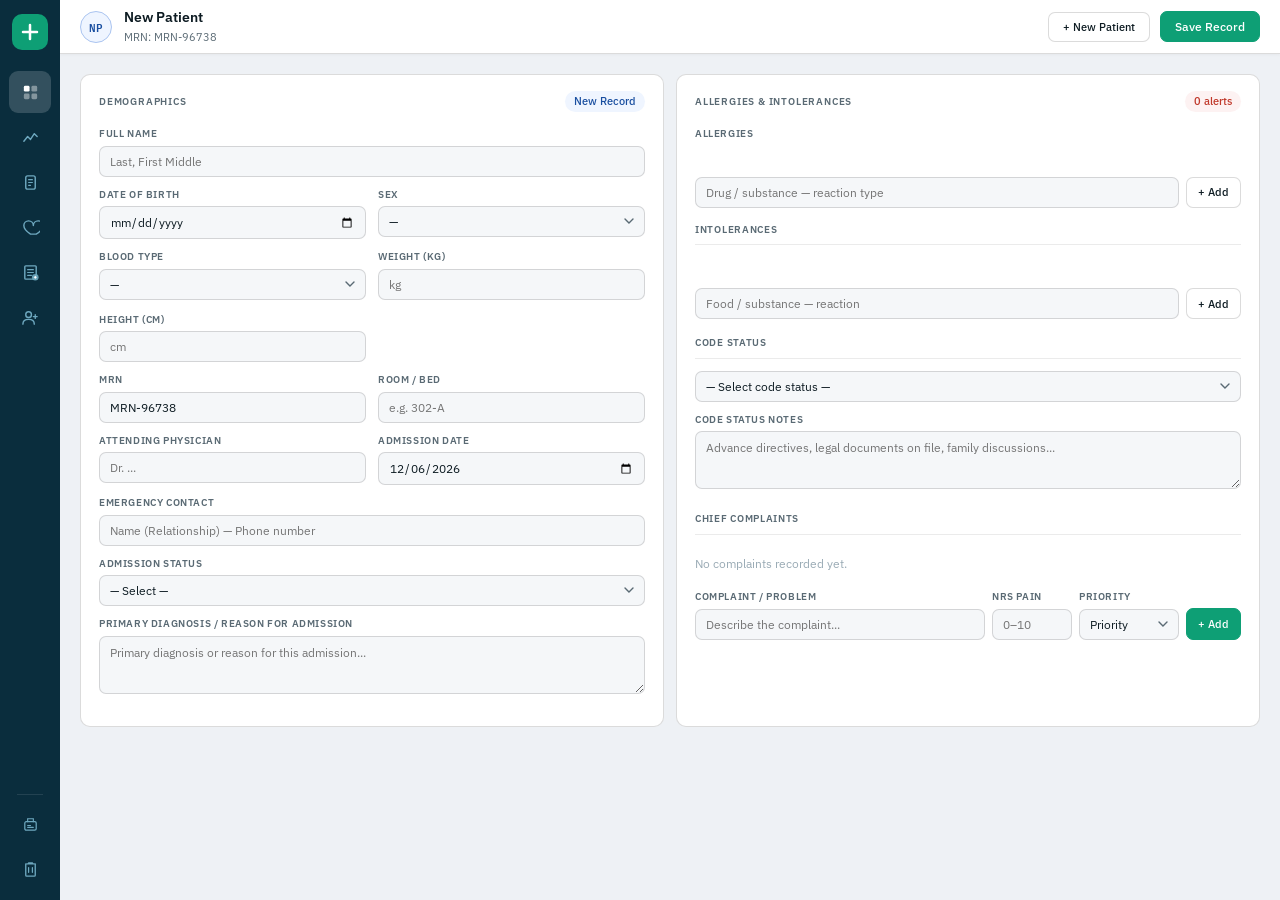
==== commit 1347b0d3: "Update index.html" ====
--- a/index.html
+++ b/index.html
@@ -94,6 +94,17 @@
       <span class="s-tip">Nurse's Notes</span>
     </button>
 
+    <!-- All Patients -->
+    <button class="s-btn" data-panel="patients" onclick="nav(this)" style="position:relative">
+      <svg viewBox="0 0 20 20" fill="none">
+        <circle cx="8" cy="7" r="3" stroke="currentColor" stroke-width="1.5"/>
+        <path d="M2 17c0-3.314 2.686-5 6-5s6 1.686 6 5" stroke="currentColor" stroke-width="1.5" stroke-linecap="round"/>
+        <path d="M15 7v4M13 9h4" stroke="currentColor" stroke-width="1.4" stroke-linecap="round"/>
+      </svg>
+      <span class="s-tip">All Patients</span>
+      <span id="patientsBadge" style="display:none;position:absolute;top:5px;right:5px;background:var(--teal);color:#fff;font-size:9px;font-weight:700;width:15px;height:15px;border-radius:50%;align-items:center;justify-content:center;font-family:'IBM Plex Mono',monospace;"></span>
+    </button>
+
     <!-- Separator + utility buttons -->
     <div class="s-sep" style="margin-top:auto"></div>
 
@@ -107,9 +118,10 @@
 
     <button class="s-btn" onclick="clearRecord()">
       <svg viewBox="0 0 20 20" fill="none">
-        <path d="M5 5l10 10M15 5L5 15" stroke="currentColor" stroke-width="1.5" stroke-linecap="round"/>
-      </svg>
-      <span class="s-tip">Clear Record</span>
+        <path d="M6 4h8M5 4v12a1 1 0 001 1h8a1 1 0 001-1V4M8 4V3h4v1" stroke="currentColor" stroke-width="1.4" stroke-linecap="round" stroke-linejoin="round"/>
+        <path d="M8 8v5M12 8v5" stroke="currentColor" stroke-width="1.3" stroke-linecap="round"/>
+      </svg>
+      <span class="s-tip">Delete Record</span>
     </button>
 
   </div><!-- /sidebar -->
@@ -128,6 +140,7 @@
         <div class="saved" id="savedLbl">
           <div class="saved-dot"></div>Saved
         </div>
+        <button class="btn" onclick="newPatient()" style="font-size:11px">+ New Patient</button>
         <button class="btn btn-teal" onclick="saveAll()">Save Record</button>
       </div>
     </div>
@@ -335,6 +348,43 @@
       </div>
       <!-- /panel-nursenotes -->
 
+      <!-- ── Panel: All Patients ── -->
+      <div class="panel" id="panel-patients">
+        <div class="card">
+
+          <div class="card-hd">
+            <span class="card-title">All Patient Records</span>
+            <button class="btn btn-sm btn-teal" onclick="newPatient()">+ New Patient</button>
+          </div>
+
+          <!-- Search bar -->
+          <div style="margin-bottom:14px;position:relative">
+            <svg style="position:absolute;left:10px;top:50%;transform:translateY(-50%);width:14px;height:14px;color:var(--muted2)" viewBox="0 0 20 20" fill="none">
+              <circle cx="9" cy="9" r="5.5" stroke="currentColor" stroke-width="1.5"/>
+              <path d="M13.5 13.5l3 3" stroke="currentColor" stroke-width="1.5" stroke-linecap="round"/>
+            </svg>
+            <input type="text" id="ptSearch" placeholder="Search by name, MRN, or room…"
+                   style="padding-left:32px;font-size:13px"
+                   oninput="renderPatientsList()">
+          </div>
+
+          <!-- Patient cards list -->
+          <div id="ptList"></div>
+
+          <!-- Empty state -->
+          <div id="ptEmpty" class="empty" style="display:none">
+            <svg viewBox="0 0 20 20" fill="none">
+              <circle cx="8" cy="7" r="3" stroke="currentColor" stroke-width="1.3"/>
+              <path d="M2 17c0-3.314 2.686-5 6-5s6 1.686 6 5" stroke="currentColor" stroke-width="1.3" stroke-linecap="round"/>
+              <path d="M15 7v4M13 9h4" stroke="currentColor" stroke-width="1.4" stroke-linecap="round"/>
+            </svg>
+            <p>No patient records saved yet.<br>Fill out the Dashboard and tap <strong>Save Record</strong>.</p>
+          </div>
+
+        </div>
+      </div>
+      <!-- /panel-patients -->
+
     </div><!-- /content -->
   </div><!-- /main -->
 </div><!-- /shell -->
@@ -387,6 +437,16 @@
         <path d="M14 15h2M15 14v2" stroke="#fff" stroke-width="1.2" stroke-linecap="round"/>
       </svg>
       <span>Notes</span>
+    </button>
+
+    <button class="mob-btn" data-panel="patients" onclick="navMob(this)" aria-label="All Patients" style="position:relative">
+      <svg viewBox="0 0 20 20" fill="none">
+        <circle cx="8" cy="7" r="3" stroke="currentColor" stroke-width="1.5"/>
+        <path d="M2 17c0-3.314 2.686-5 6-5s6 1.686 6 5" stroke="currentColor" stroke-width="1.5" stroke-linecap="round"/>
+        <path d="M15 7v4M13 9h4" stroke="currentColor" stroke-width="1.4" stroke-linecap="round"/>
+      </svg>
+      <span>Patients</span>
+      <span id="patientsBadgeMob" style="display:none;position:absolute;top:6px;right:calc(50% - 18px);background:var(--teal);color:#fff;font-size:8px;font-weight:700;width:14px;height:14px;border-radius:50%;align-items:center;justify-content:center;font-family:'IBM Plex Mono',monospace;line-height:14px;text-align:center;"></span>
     </button>
 
   </div>
--- a/styles.css
+++ b/styles.css
@@ -499,48 +499,72 @@
   display: none; /* hidden by default on desktop */
   position: fixed;
   bottom: 0; left: 0; right: 0;
-  height: 62px;
+  height: auto;                  /* let content determine height */
+  min-height: 60px;
   background: var(--navy);
   border-top: .5px solid rgba(255,255,255,.08);
   z-index: 200;
-  /* safe area for phones with home indicator */
-  padding-bottom: env(safe-area-inset-bottom);
+  box-shadow: 0 -4px 20px rgba(0,0,0,.18);
 }
 .mobile-nav-inner {
   display: flex;
   align-items: stretch;
-  height: 100%;
+  width: 100%;
+  /* equal columns — every tab gets exactly the same width */
+  justify-content: space-around;
 }
 .mob-btn {
   flex: 1;
+  min-width: 0;           /* prevent any button from overflowing */
   display: flex;
   flex-direction: column;
   align-items: center;
   justify-content: center;
-  gap: 3px;
+  gap: 4px;
   border: none;
   background: transparent;
   color: #6ea8bf;
   cursor: pointer;
-  transition: all .15s;
-  padding: 6px 2px 4px;
+  transition: background .15s, color .15s;
+  padding: 8px 4px calc(6px + env(safe-area-inset-bottom));
+  position: relative;
   -webkit-tap-highlight-color: transparent;
+  overflow: hidden;       /* clip anything that overflows the flex cell */
 }
 .mob-btn:active { background: rgba(255,255,255,.07); }
 .mob-btn.on     { color: #fff; }
-.mob-btn svg    { width: 20px; height: 20px; flex-shrink: 0; }
-.mob-btn span   { font-size: 9px; font-weight: 600; letter-spacing: .03em; font-family: 'IBM Plex Sans', sans-serif; line-height: 1; }
+/* Icon — fixed size, never shrinks */
+.mob-btn svg {
+  width: 22px; height: 22px;
+  flex-shrink: 0;
+  display: block;
+}
+/* Label — clipped, never wraps, centered */
+.mob-btn span {
+  font-size: 9px;
+  font-weight: 600;
+  letter-spacing: .02em;
+  font-family: 'IBM Plex Sans', sans-serif;
+  line-height: 1;
+  white-space: nowrap;
+  overflow: hidden;
+  text-overflow: ellipsis;
+  max-width: 100%;
+  text-align: center;
+  display: block;
+}
 .mob-btn.on span { color: var(--teal); }
-/* Active indicator dot */
+/* Active indicator dot — sits at very bottom of bar */
 .mob-btn.on::after {
   content: '';
   position: absolute;
-  bottom: calc(4px + env(safe-area-inset-bottom));
+  bottom: calc(3px + env(safe-area-inset-bottom));
+  left: 50%;
+  transform: translateX(-50%);
   width: 4px; height: 4px;
   border-radius: 50%;
   background: var(--teal);
 }
-.mob-btn { position: relative; }
 
 /* ════════════════════════════════════════════
    TABLET — 769 to 1024px
@@ -566,7 +590,7 @@
   body { font-size: 14px; overflow: auto; height: auto; min-height: 100vh; }
   .shell   { flex-direction: column; height: auto; min-height: 100vh; }
   .sidebar { display: none; }   /* replaced by .mobile-nav */
-  .main    { overflow: visible; padding-bottom: calc(62px + env(safe-area-inset-bottom)); }
+  .main    { overflow: visible; padding-bottom: calc(72px + env(safe-area-inset-bottom)); }
   .content { overflow: visible; padding: 12px 12px 20px; }
   .mobile-nav { display: flex; }
 
